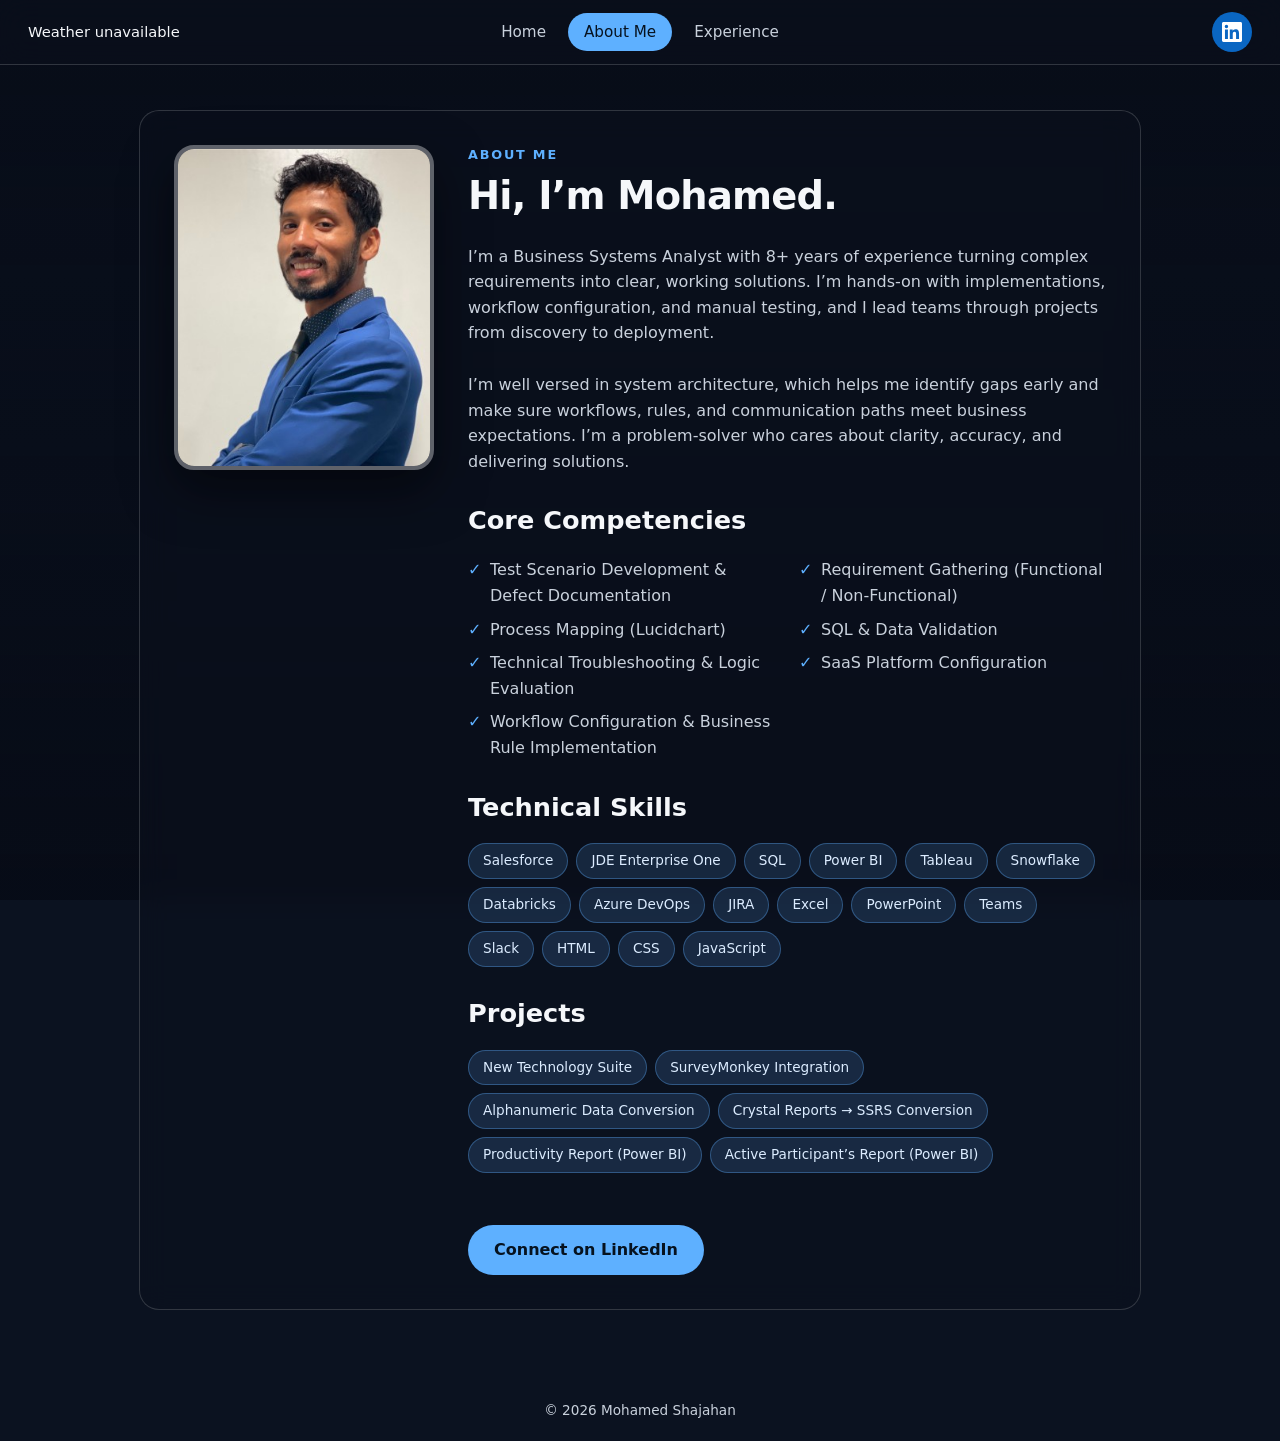
==== about.html @ e6f0591e "Add files via upload" ====
<!DOCTYPE html>
<html lang="en"><head><meta charset="utf-8"><meta name="viewport" content="width=device-width,initial-scale=1">
<title>About Me | Mohamed Shajahan</title>
<meta name="description" content="Mohamed Shajahan – Business Systems Analyst with 8+ years of experience.">
<link rel="stylesheet" href="style.css"></head>
<body>
<div class="bg"></div><div class="overlay"></div>
<header class="topbar">
<div class="weather" id="weather">Loading weather…</div>
<nav><a href="index.html">Home</a><a href="about.html" class="active">About Me</a><a href="experience.html">Experience</a></nav>
<div class="social"><a href="https://www.linkedin.com/in/mohamed-shajahan-46a0a1221/" target="_blank" rel="noopener" aria-label="LinkedIn profile" title="LinkedIn"><svg viewBox="0 0 24 24"><path d="M20.45 20.45h-3.56v-5.57c0-1.33-.03-3.04-1.85-3.04-1.85 0-2.14 1.45-2.14 2.94v5.67H9.35V9h3.41v1.56h.05c.48-.9 1.64-1.85 3.37-1.85 3.6 0 4.27 2.37 4.27 5.46v6.28zM5.34 7.43a2.06 2.06 0 1 1 0-4.13 2.06 2.06 0 0 1 0 4.13zM7.12 20.45H3.56V9h3.56v11.45zM22.22 0H1.77C.79 0 0 .77 0 1.73v20.54C0 23.23.79 24 1.77 24h20.45c.98 0 1.78-.77 1.78-1.73V1.73C24 .77 23.2 0 22.22 0z"/></svg></a></div>
</header>
<main>
<section class="card"><div class="about-grid">
<img class="photo" src="img/profile.png" alt="Portrait of Mohamed Shajahan">
<div class="stack">
<div><p class="eyebrow">About Me</p><h1 style="font-size:2.4rem">Hi, I’m Mohamed.</h1></div>
<p>I’m a Business Systems Analyst with 8+ years of experience turning complex requirements into clear, working solutions. I’m hands-on with implementations, workflow configuration, and manual testing, and I lead teams through projects from discovery to deployment.</p>
<p>I’m well versed in system architecture, which helps me identify gaps early and make sure workflows, rules, and communication paths meet business expectations. I’m a problem-solver who cares about clarity, accuracy, and delivering solutions.</p>
<div><h2>Core Competencies</h2><ul class="comp"><li>Test Scenario Development &amp; Defect Documentation</li><li>Requirement Gathering (Functional / Non-Functional)</li><li>Process Mapping (Lucidchart)</li><li>SQL &amp; Data Validation</li><li>Technical Troubleshooting &amp; Logic Evaluation</li><li>SaaS Platform Configuration</li><li>Workflow Configuration &amp; Business Rule Implementation</li></ul></div>
<div><h2>Technical Skills</h2><div class="chips"><span class="chip">Salesforce</span><span class="chip">JDE Enterprise One</span><span class="chip">SQL</span><span class="chip">Power BI</span><span class="chip">Tableau</span><span class="chip">Snowflake</span><span class="chip">Databricks</span><span class="chip">Azure DevOps</span><span class="chip">JIRA</span><span class="chip">Excel</span><span class="chip">PowerPoint</span><span class="chip">Teams</span><span class="chip">Slack</span><span class="chip">HTML</span><span class="chip">CSS</span><span class="chip">JavaScript</span></div></div>
<div><h2>Projects</h2><div class="chips"><span class="chip">New Technology Suite</span><span class="chip">SurveyMonkey Integration</span><span class="chip">Alphanumeric Data Conversion</span><span class="chip">Crystal Reports → SSRS Conversion</span><span class="chip">Productivity Report (Power BI)</span><span class="chip">Active Participant’s Report (Power BI)</span></div></div>
<div><a class="btn" href="https://www.linkedin.com/in/mohamed-shajahan-46a0a1221/" target="_blank" rel="noopener">Connect on LinkedIn</a></div>
</div></div></section></main>
<footer>© 2026 Mohamed Shajahan</footer>
<script src="script.js"></script>
</body></html>
---- style.css ----
:root{--fg:#f5f7fa;--muted:#c9d1dc;--accent:#5eb0ff;--glass:rgba(12,18,30,.55);--border:rgba(255,255,255,.16)}
*{box-sizing:border-box;margin:0;padding:0}
html{scroll-behavior:smooth}
body{font-family:'Inter',system-ui,-apple-system,Segoe UI,sans-serif;color:var(--fg);background:#0b1220;min-height:100vh;line-height:1.6}
a{color:inherit;text-decoration:none}

/* rotating backgrounds */
.bg{position:fixed;inset:0;z-index:-2;background:#0b1220}
.bg .slide{position:absolute;inset:0;background-size:cover;background-position:center;opacity:0;transition:opacity 2s ease;transform:scale(1.06);animation:kb 24s ease-in-out infinite alternate}
.bg .slide.on{opacity:1}
@keyframes kb{to{transform:scale(1.14)}}
.overlay{position:fixed;inset:0;z-index:-1;background:linear-gradient(180deg,rgba(6,10,20,.65),rgba(6,10,20,.45) 40%,rgba(6,10,20,.75))}

/* top bar */
.topbar{position:fixed;top:0;left:0;right:0;z-index:10;display:flex;align-items:center;justify-content:space-between;gap:16px;padding:12px 28px;background:var(--glass);backdrop-filter:blur(14px);-webkit-backdrop-filter:blur(14px);border-bottom:1px solid var(--border)}
.weather{display:flex;align-items:center;gap:10px;font-size:.92rem;min-width:170px}
.weather .ico{font-size:1.6rem;line-height:1}
.weather small{display:block;color:var(--muted);font-size:.75rem}
nav{display:flex;gap:6px;align-items:center}
nav a{padding:7px 16px;border-radius:999px;font-weight:500;font-size:.95rem;color:var(--muted);transition:.2s}
nav a:hover{color:#fff;background:rgba(255,255,255,.1)}
nav a.active{color:#fff;background:var(--accent);color:#06121f}
.social{display:flex;justify-content:flex-end;min-width:170px}
.social a{display:grid;place-items:center;width:40px;height:40px;border-radius:50%;background:#0a66c2;transition:transform .2s,box-shadow .2s}
.social a:hover{transform:translateY(-2px) scale(1.06);box-shadow:0 6px 18px rgba(10,102,194,.55)}
.social svg{width:20px;height:20px;fill:#fff}

main{max-width:1050px;margin:0 auto;padding:110px 24px 70px}
.card{background:var(--glass);backdrop-filter:blur(14px);-webkit-backdrop-filter:blur(14px);border:1px solid var(--border);border-radius:20px;padding:34px}
h1{font-size:clamp(2.2rem,5vw,3.6rem);line-height:1.1;letter-spacing:-.02em}
h2{font-size:1.6rem;margin-bottom:16px}
.eyebrow{color:var(--accent);font-weight:600;letter-spacing:.14em;text-transform:uppercase;font-size:.8rem;margin-bottom:10px}
p{color:var(--muted)}
.btn{display:inline-block;margin-top:26px;margin-right:10px;padding:12px 26px;border-radius:999px;background:var(--accent);color:#06121f;font-weight:600;transition:.2s}
.btn.ghost{background:transparent;color:#fff;border:1px solid var(--border)}
.btn:hover{transform:translateY(-2px);filter:brightness(1.1)}

/* home */
.hero{display:grid;grid-template-columns:1fr 300px;gap:40px;align-items:center;min-height:calc(100vh - 190px)}
.hero p.lead{font-size:1.15rem;margin-top:18px;max-width:560px}
.photo{width:100%;aspect-ratio:1;object-fit:cover;border-radius:50%;border:4px solid rgba(255,255,255,.35);box-shadow:0 20px 50px rgba(0,0,0,.5)}

/* about */
.about-grid{display:grid;grid-template-columns:260px 1fr;gap:34px;align-items:start}
.about-grid .photo{border-radius:20px;aspect-ratio:4/5}
.chips{display:flex;flex-wrap:wrap;gap:8px;margin-top:8px}
.chip{padding:6px 14px;border-radius:999px;font-size:.85rem;background:rgba(94,176,255,.16);border:1px solid rgba(94,176,255,.35);color:#dcecff}
.stack{display:grid;gap:26px}
ul.comp{list-style:none;display:grid;grid-template-columns:1fr 1fr;gap:8px 24px;margin-top:8px}
ul.comp li{color:var(--muted);padding-left:22px;position:relative}
ul.comp li:before{content:"✓";position:absolute;left:0;color:var(--accent)}

/* experience timeline */
.timeline{position:relative;margin-top:12px;padding-left:30px;border-left:2px solid var(--border)}
.job{position:relative;margin-bottom:22px}
.job:before{content:"";position:absolute;left:-39px;top:36px;width:14px;height:14px;border-radius:50%;background:var(--accent);box-shadow:0 0 0 5px rgba(94,176,255,.25)}
.job header{display:flex;flex-wrap:wrap;justify-content:space-between;gap:6px 16px;margin-bottom:10px}
.job h3{font-size:1.2rem}
.job .co{color:var(--accent);font-weight:600}
.job .date{color:var(--muted);font-size:.9rem}
.job ul{padding-left:18px;color:var(--muted)}
.job li{margin-bottom:6px}

footer{text-align:center;color:var(--muted);font-size:.85rem;padding:20px}

@media(max-width:800px){
 .topbar{flex-wrap:wrap;padding:10px 14px;justify-content:center}
 .weather,.social{min-width:0}
 .hero,.about-grid{grid-template-columns:1fr}
 .hero{text-align:center;min-height:auto}
 .hero .photo{max-width:220px;margin:0 auto;order:-1}
 .hero p.lead{margin-inline:auto}
 .about-grid .photo{max-width:240px}
 ul.comp{grid-template-columns:1fr}
 main{padding-top:150px}
 .card{padding:24px}
}
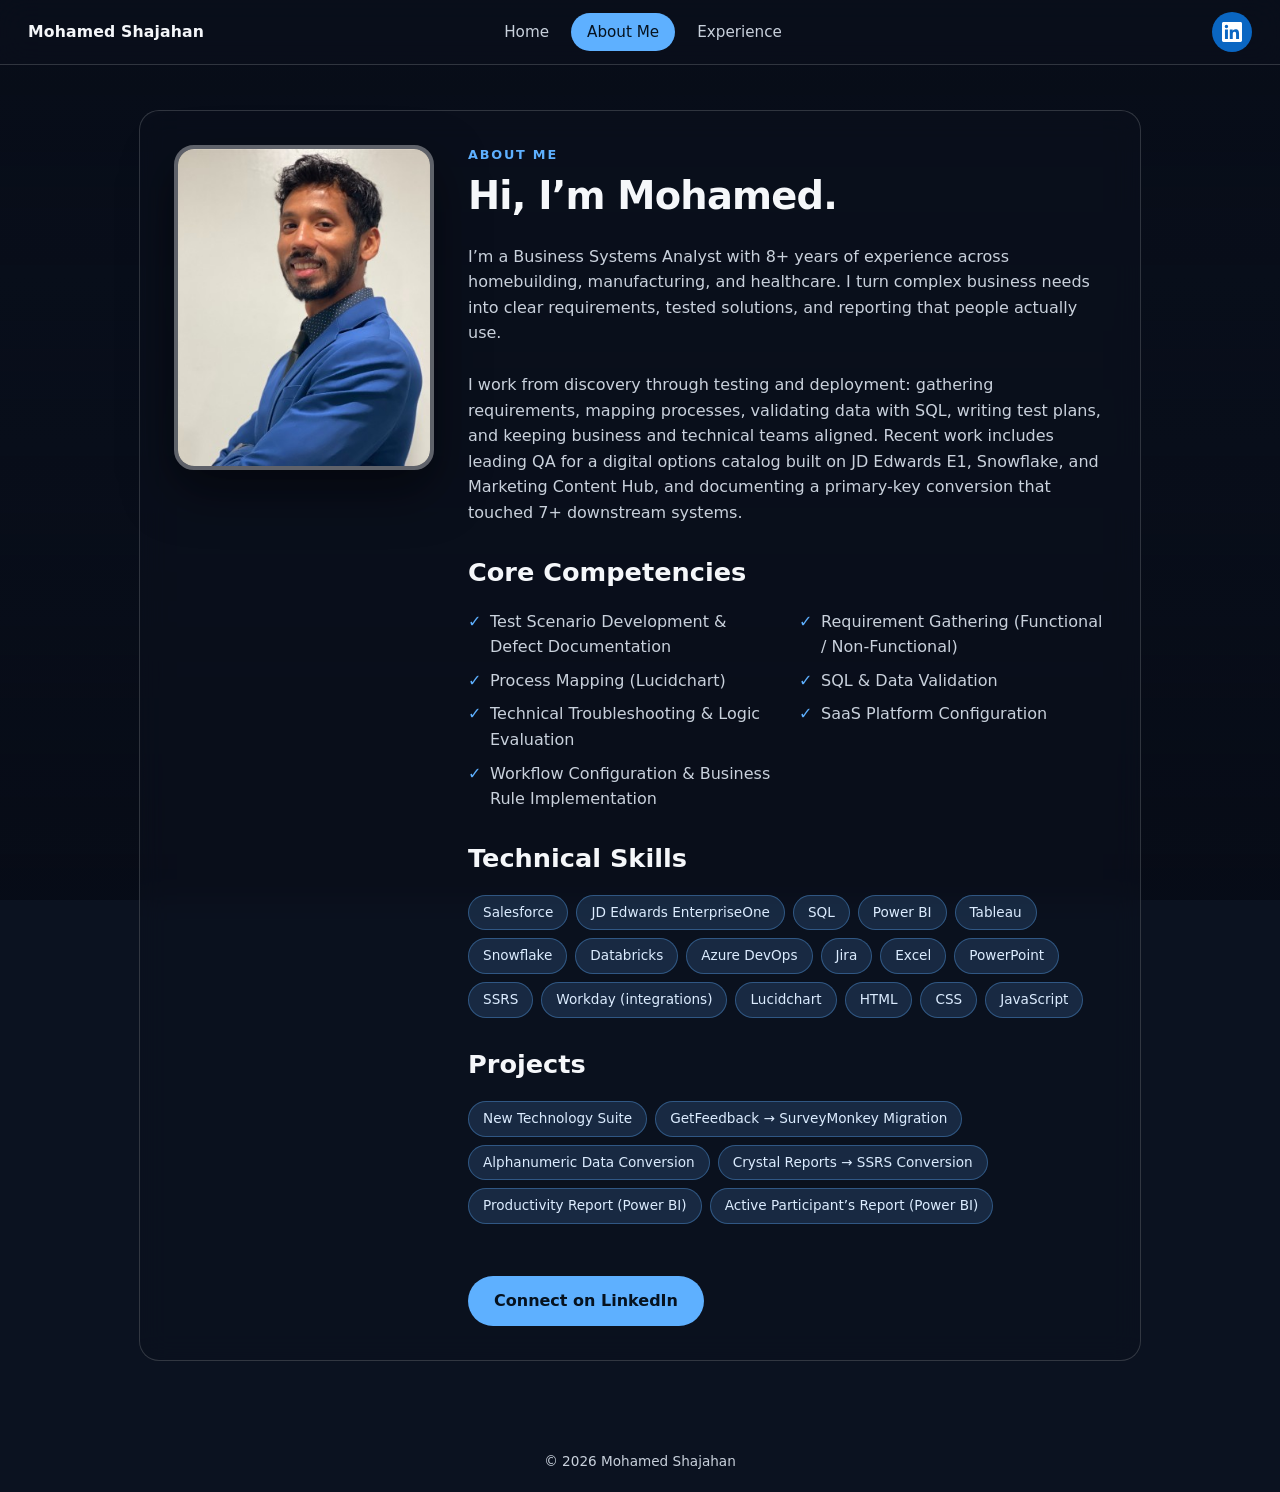
==== commit 0a673301: "Match experience to current resume; remove weather/location feature Co-Authored-By: Claude Opus 5.5 " ====
--- a/about.html
+++ b/about.html
@@ -6,7 +6,7 @@
 <body>
 <div class="bg"></div><div class="overlay"></div>
 <header class="topbar">
-<div class="weather" id="weather">Loading weather…</div>
+<a class="brand" href="index.html">Mohamed Shajahan</a>
 <nav><a href="index.html">Home</a><a href="about.html" class="active">About Me</a><a href="experience.html">Experience</a></nav>
 <div class="social"><a href="https://www.linkedin.com/in/mohamed-shajahan-46a0a1221/" target="_blank" rel="noopener" aria-label="LinkedIn profile" title="LinkedIn"><svg viewBox="0 0 24 24"><path d="M20.45 20.45h-3.56v-5.57c0-1.33-.03-3.04-1.85-3.04-1.85 0-2.14 1.45-2.14 2.94v5.67H9.35V9h3.41v1.56h.05c.48-.9 1.64-1.85 3.37-1.85 3.6 0 4.27 2.37 4.27 5.46v6.28zM5.34 7.43a2.06 2.06 0 1 1 0-4.13 2.06 2.06 0 0 1 0 4.13zM7.12 20.45H3.56V9h3.56v11.45zM22.22 0H1.77C.79 0 0 .77 0 1.73v20.54C0 23.23.79 24 1.77 24h20.45c.98 0 1.78-.77 1.78-1.73V1.73C24 .77 23.2 0 22.22 0z"/></svg></a></div>
 </header>
@@ -15,11 +15,11 @@
 <img class="photo" src="img/profile.png" alt="Portrait of Mohamed Shajahan">
 <div class="stack">
 <div><p class="eyebrow">About Me</p><h1 style="font-size:2.4rem">Hi, I’m Mohamed.</h1></div>
-<p>I’m a Business Systems Analyst with 8+ years of experience turning complex requirements into clear, working solutions. I’m hands-on with implementations, workflow configuration, and manual testing, and I lead teams through projects from discovery to deployment.</p>
-<p>I’m well versed in system architecture, which helps me identify gaps early and make sure workflows, rules, and communication paths meet business expectations. I’m a problem-solver who cares about clarity, accuracy, and delivering solutions.</p>
+<p>I’m a Business Systems Analyst with 8+ years of experience across homebuilding, manufacturing, and healthcare. I turn complex business needs into clear requirements, tested solutions, and reporting that people actually use.</p>
+<p>I work from discovery through testing and deployment: gathering requirements, mapping processes, validating data with SQL, writing test plans, and keeping business and technical teams aligned. Recent work includes leading QA for a digital options catalog built on JD Edwards E1, Snowflake, and Marketing Content Hub, and documenting a primary-key conversion that touched 7+ downstream systems.</p>
 <div><h2>Core Competencies</h2><ul class="comp"><li>Test Scenario Development &amp; Defect Documentation</li><li>Requirement Gathering (Functional / Non-Functional)</li><li>Process Mapping (Lucidchart)</li><li>SQL &amp; Data Validation</li><li>Technical Troubleshooting &amp; Logic Evaluation</li><li>SaaS Platform Configuration</li><li>Workflow Configuration &amp; Business Rule Implementation</li></ul></div>
-<div><h2>Technical Skills</h2><div class="chips"><span class="chip">Salesforce</span><span class="chip">JDE Enterprise One</span><span class="chip">SQL</span><span class="chip">Power BI</span><span class="chip">Tableau</span><span class="chip">Snowflake</span><span class="chip">Databricks</span><span class="chip">Azure DevOps</span><span class="chip">JIRA</span><span class="chip">Excel</span><span class="chip">PowerPoint</span><span class="chip">Teams</span><span class="chip">Slack</span><span class="chip">HTML</span><span class="chip">CSS</span><span class="chip">JavaScript</span></div></div>
-<div><h2>Projects</h2><div class="chips"><span class="chip">New Technology Suite</span><span class="chip">SurveyMonkey Integration</span><span class="chip">Alphanumeric Data Conversion</span><span class="chip">Crystal Reports → SSRS Conversion</span><span class="chip">Productivity Report (Power BI)</span><span class="chip">Active Participant’s Report (Power BI)</span></div></div>
+<div><h2>Technical Skills</h2><div class="chips"><span class="chip">Salesforce</span><span class="chip">JD Edwards EnterpriseOne</span><span class="chip">SQL</span><span class="chip">Power BI</span><span class="chip">Tableau</span><span class="chip">Snowflake</span><span class="chip">Databricks</span><span class="chip">Azure DevOps</span><span class="chip">Jira</span><span class="chip">Excel</span><span class="chip">PowerPoint</span><span class="chip">SSRS</span><span class="chip">Workday (integrations)</span><span class="chip">Lucidchart</span><span class="chip">HTML</span><span class="chip">CSS</span><span class="chip">JavaScript</span></div></div>
+<div><h2>Projects</h2><div class="chips"><span class="chip">New Technology Suite</span><span class="chip">GetFeedback → SurveyMonkey Migration</span><span class="chip">Alphanumeric Data Conversion</span><span class="chip">Crystal Reports → SSRS Conversion</span><span class="chip">Productivity Report (Power BI)</span><span class="chip">Active Participant’s Report (Power BI)</span></div></div>
 <div><a class="btn" href="https://www.linkedin.com/in/mohamed-shajahan-46a0a1221/" target="_blank" rel="noopener">Connect on LinkedIn</a></div>
 </div></div></section></main>
 <footer>© 2026 Mohamed Shajahan</footer>
--- a/style.css
+++ b/style.css
@@ -13,9 +13,7 @@
 
 /* top bar */
 .topbar{position:fixed;top:0;left:0;right:0;z-index:10;display:flex;align-items:center;justify-content:space-between;gap:16px;padding:12px 28px;background:var(--glass);backdrop-filter:blur(14px);-webkit-backdrop-filter:blur(14px);border-bottom:1px solid var(--border)}
-.weather{display:flex;align-items:center;gap:10px;font-size:.92rem;min-width:170px}
-.weather .ico{font-size:1.6rem;line-height:1}
-.weather small{display:block;color:var(--muted);font-size:.75rem}
+.brand{min-width:170px;font-weight:600;font-size:.98rem;letter-spacing:.01em}
 nav{display:flex;gap:6px;align-items:center}
 nav a{padding:7px 16px;border-radius:999px;font-weight:500;font-size:.95rem;color:var(--muted);transition:.2s}
 nav a:hover{color:#fff;background:rgba(255,255,255,.1)}
@@ -65,7 +63,7 @@
 
 @media(max-width:800px){
  .topbar{flex-wrap:wrap;padding:10px 14px;justify-content:center}
- .weather,.social{min-width:0}
+ .brand,.social{min-width:0}
  .hero,.about-grid{grid-template-columns:1fr}
  .hero{text-align:center;min-height:auto}
  .hero .photo{max-width:220px;margin:0 auto;order:-1}
